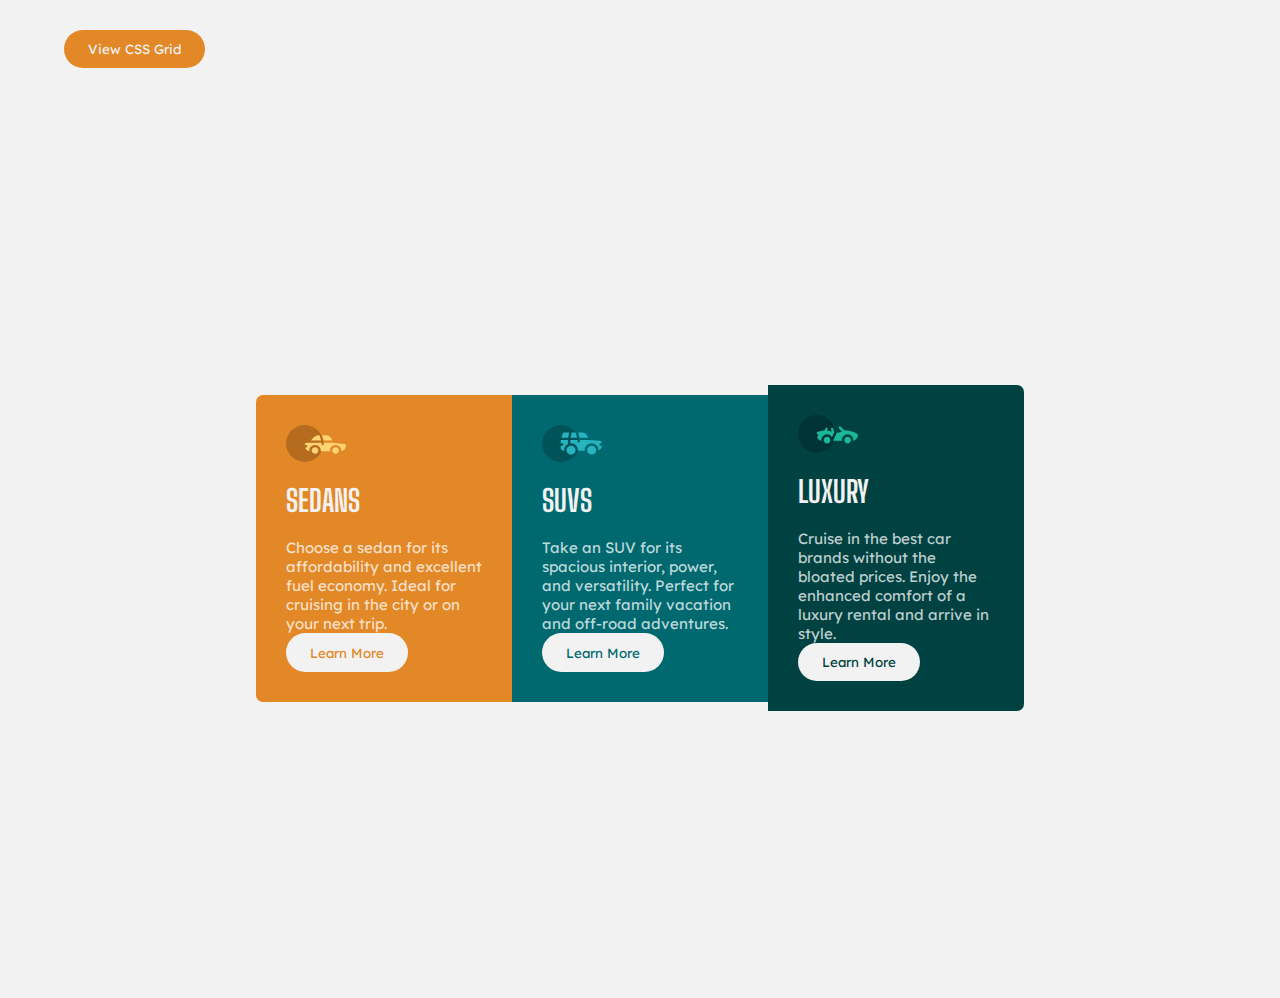
==== index.html @ c09c6015 "first layout commit" ====
<!DOCTYPE html>
<html lang="en">
  <head>
    <meta charset="UTF-8" />
    <meta http-equiv="X-UA-Compatible" content="IE=edge" />
    <meta name="viewport" content="width=device-width, initial-scale=1.0" />
    <title>CSS Flexbox Layout</title>
    <link rel="stylesheet" href="style.css" />
  </head>
  <body id="flex-body">
    <header>
      <!-- Link Button -->
      <div class="btn-div">
        <input
          type="button"
          value="View CSS Grid"
          class="link-btn"
          onclick="location.href='./grid.html'"
        />
      </div>
    </header>
    <main class="container">
      <div class="sedans-item">
        <img src="./images/icon-sedans.svg" alt="Sedan car image icon" />
        <h1>SEDANS</h1>
        <p>
          Choose a sedan for its affordability and excellent fuel economy. Ideal
          for cruising in the city or on your next trip.
        </p>
        <div class="btn-div">
          <button class="btn" type="submit">Learn More</button>
        </div>
      </div>
      <div class="suvs-item">
        <img src="./images/icon-suvs.svg" alt="SUV car image icon" />
        <h1>SUVS</h1>
        <p>
          Take an SUV for its spacious interior, power, and versatility. Perfect
          for your next family vacation and off-road adventures.
        </p>
        <div class="btn-div">
          <button class="btn" type="submit">Learn More</button>
        </div>
      </div>
      <div class="luxury-item">
        <img src="./images/icon-luxury.svg" alt="luxury car image icon" />
        <h1>LUXURY</h1>
        <p>
          Cruise in the best car brands without the bloated prices. Enjoy the
          enhanced comfort of a luxury rental and arrive in style.
        </p>
        <div class="btn-div">
          <button class="btn" type="submit">Learn More</button>
        </div>
      </div>
    </main>
  </body>
</html>
---- style.css ----
/*===== GOOGLE FONTS =====*/
@import url("https://fonts.googleapis.com/css2?family=Big+Shoulders+Display:wght@700&family=Lexend+Deca&display=swap");

/*===== CSS RESET =====*/
* {
  margin: 0;
  padding: 0;
  box-sizing: border-box;
}

/*===== CSS VARIABLES =====*/
:root {
  /* Flex layout Variables */
  --background-color: hsl(0, 0%, 95%);
  --color: hsla(0, 0%, 100%, 0.75);
  --height: 100vh;
  --display-flex: flex;
  --flex-direction-column: column;
  --justify-content-center: center;
  --align-items-center: center;
  --flex-basis-20: 20%;
  --flex-basis-32: 32%;
  --height-item-65: 65%;
  --height-item-400: 400px;
  --border-radius-sd: 7px 0 0 7px;
  --border-radius-lux: 0 7px 7px 0;
  --border-radius-mob-sd: 7px 7px 0 0;
  --border-radius-mob-lux: 0 0 7px 7px;
  --btn-margin-top: auto;
  --font-size-15: 15px;
  --padding-20: 20px;
  --padding-30: 30px;
  --cursor-pointer: pointer;
}

#flex-body {
  background-color: var(--background-color);
}

header {
  margin: 30px 5%;
}

/*===== FLEX CONTAINER =====*/
.container {
  display: var(--display-flex);
  justify-content: var(--justify-content-center);
  align-items: var(--align-items-center);
  min-height: var(--height);
}

/* ===== FLEX ITEMS =====*/
.sedans-item {
  flex-basis: var(--flex-basis-20);
  display: var(--display-flex);
  flex-direction: var(--flex-direction-column);
  background-color: hsl(31, 77%, 52%);
  height: var(--height-item-65);
  border-radius: var(--border-radius-sd);
  font-size: var(--font-size-15);
  padding: var(--padding-30);
}

.suvs-item {
  flex-basis: var(--flex-basis-20);
  display: var(--display-flex);
  flex-direction: var(--flex-direction-column);
  background-color: hsl(184, 100%, 22%);
  height: var(--height-item-65);
  font-size: var(--font-size-15);
  padding: var(--padding-30);
}

.luxury-item {
  flex-basis: var(--flex-basis-20);
  display: var(--display-flex);
  flex-direction: var(--flex-direction-column);
  background-color: hsl(179, 100%, 13%);
  height: var(--height-item-65);
  border-radius: var(--border-radius-lux);
  font-size: var(--font-size-15);
  padding: var(--padding-30);
}

img {
  padding-bottom: var(--padding-20);
  max-width: 60px;
}

h1 {
  padding-bottom: var(--padding-20);
  color: hsl(0, 0%, 95%);
  font-family: "Big Shoulders Display", cursive;
}

p {
  color: hsla(0, 0%, 100%, 0.75);
  font-family: "Lexend Deca", sans-serif;
}

/*===== BUTTONS =====*/
.btn {
  border-radius: 9999px;
  padding: 0.7rem 1.5rem;
  border: none;
  background-color: hsl(0, 0%, 95%);
  font-family: "Lexend Deca", sans-serif;
}

.btn:hover {
  cursor: var(--cursor-pointer);
}

.link-btn {
  border-radius: 9999px;
  padding: 0.7rem 1.5rem;
  border: none;
  font-family: "Lexend Deca", sans-serif;
  background-color: hsl(31, 77%, 52%);
  color: hsl(0, 0%, 95%);
}

.link-btn:hover {
  cursor: var(--cursor-pointer);
}

.sedans-item .btn-div {
  margin-top: var(--btn-margin-top);
}

.suvs-item .btn-div {
  margin-top: var(--btn-margin-top);
}

.luxury-item .btn-div {
  margin-top: var(--btn-margin-top);
}

.sedans-item .btn {
  color: hsl(31, 77%, 52%);
}

.suvs-item .btn {
  color: hsl(184, 100%, 22%);
}

.luxury-item .btn {
  color: hsl(179, 100%, 13%);
}

/*===== MOBILE MEDIA QUERY =====*/
@media all and (max-width: 481px) {
  .container {
    /* display: flex; */
    flex-direction: column;
    max-width: 80%;
    margin: 45% auto;
  }

  p {
    padding-bottom: var(--padding-30);
  }

  .sedans-item {
    border-radius: var(--border-radius-mob-sd);
  }

  .luxury-item {
    border-radius: var(--border-radius-mob-lux);
  }
}

/*===== TABLETS MEDIA QUERY =====*/
@media all and (min-width: 482px) and (max-width: 767px) {
  .container {
    /* display: flex; */
    flex-direction: column;
    max-width: 60%;
    margin: 45% auto;
  }

  p {
    padding-bottom: var(--padding-30);
  }

  .sedans-item {
    border-radius: var(--border-radius-mob-sd);
  }

  .luxury-item {
    border-radius: var(--border-radius-mob-lux);
  }
}

/*===== SMALL SCREEN MEDIA QUERY =====*/
@media all and (min-width: 768px) and (max-width: 1023px) {
  .sedans-item {
    flex-basis: var(--flex-basis-32);
    height: var(--height-item-400);
  }

  .suvs-item {
    flex-basis: var(--flex-basis-32);
    height: var(--height-item-400);
  }

  .luxury-item {
    flex-basis: var(--flex-basis-32);
    height: var(--height-item-400);
  }
}

/*===== GRID LAYOUT STYLES =====*/
#grid-body {
  background-color: rgb(8, 36, 59);
  display: grid;
  justify-items: center;
  min-height: 80vh;
}

.grid-container {
  display: grid;
  grid-template-columns: repeat(4, 1fr);
  grid-template-rows: repeat(4, 1fr);
  grid-template-areas:
    "a a a b"
    "a a a b"
    "c c d d"
    "c c e e";
  gap: 7px;
  width: 50%;
}

.grid-container > div {
  padding: 3em;
}

.item-a {
  background-color: #eb5020;
  grid-area: a;
}

.item-b {
  background-color: #ffa401;
  grid-area: b;
}

.item-c {
  background-color: #05aa42;
  grid-area: c;
}

.item-d {
  background-color: #01aefd;
  grid-area: d;
}

.item-e {
  background-color: #01aefd;
  grid-area: e;
}

/*===== GRID MOBILE & ABLETS MEDIA QUERY =====*/
@media all and (max-width: 767px) {
  .grid-container {
    width: 95%;
  }
}

/*===== GRID SMALL SCREEN MEDIA QUERY =====*/
@media all and (min-width: 768px) and (max-width: 1023px) {
  .grid-container {
    width: 80%;
  }
}
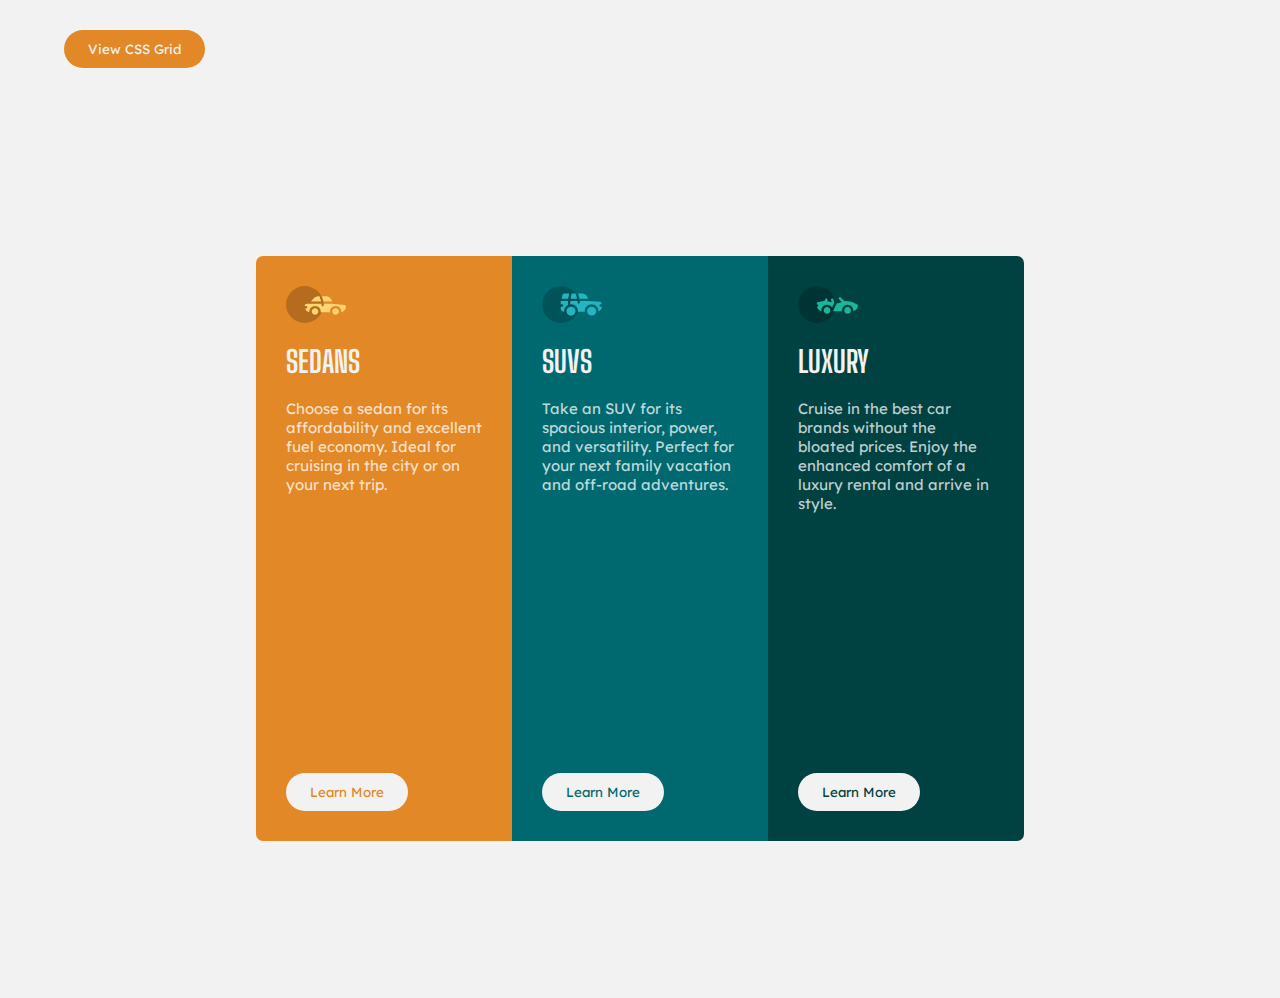
==== commit b9f56e83: "adding favicon" ====
--- a/index.html
+++ b/index.html
@@ -6,6 +6,7 @@
     <meta name="viewport" content="width=device-width, initial-scale=1.0" />
     <title>CSS Flexbox Layout</title>
     <link rel="stylesheet" href="style.css" />
+    <link rel="shortcut icon" href="./images/favicon-32x32.png" type="image/x-icon">
   </head>
   <body id="flex-body">
     <header>
--- a/style.css
+++ b/style.css
@@ -46,7 +46,7 @@
   display: var(--display-flex);
   justify-content: var(--justify-content-center);
   align-items: var(--align-items-center);
-  min-height: var(--height);
+  height: var(--height);
 }
 
 /* ===== FLEX ITEMS =====*/
